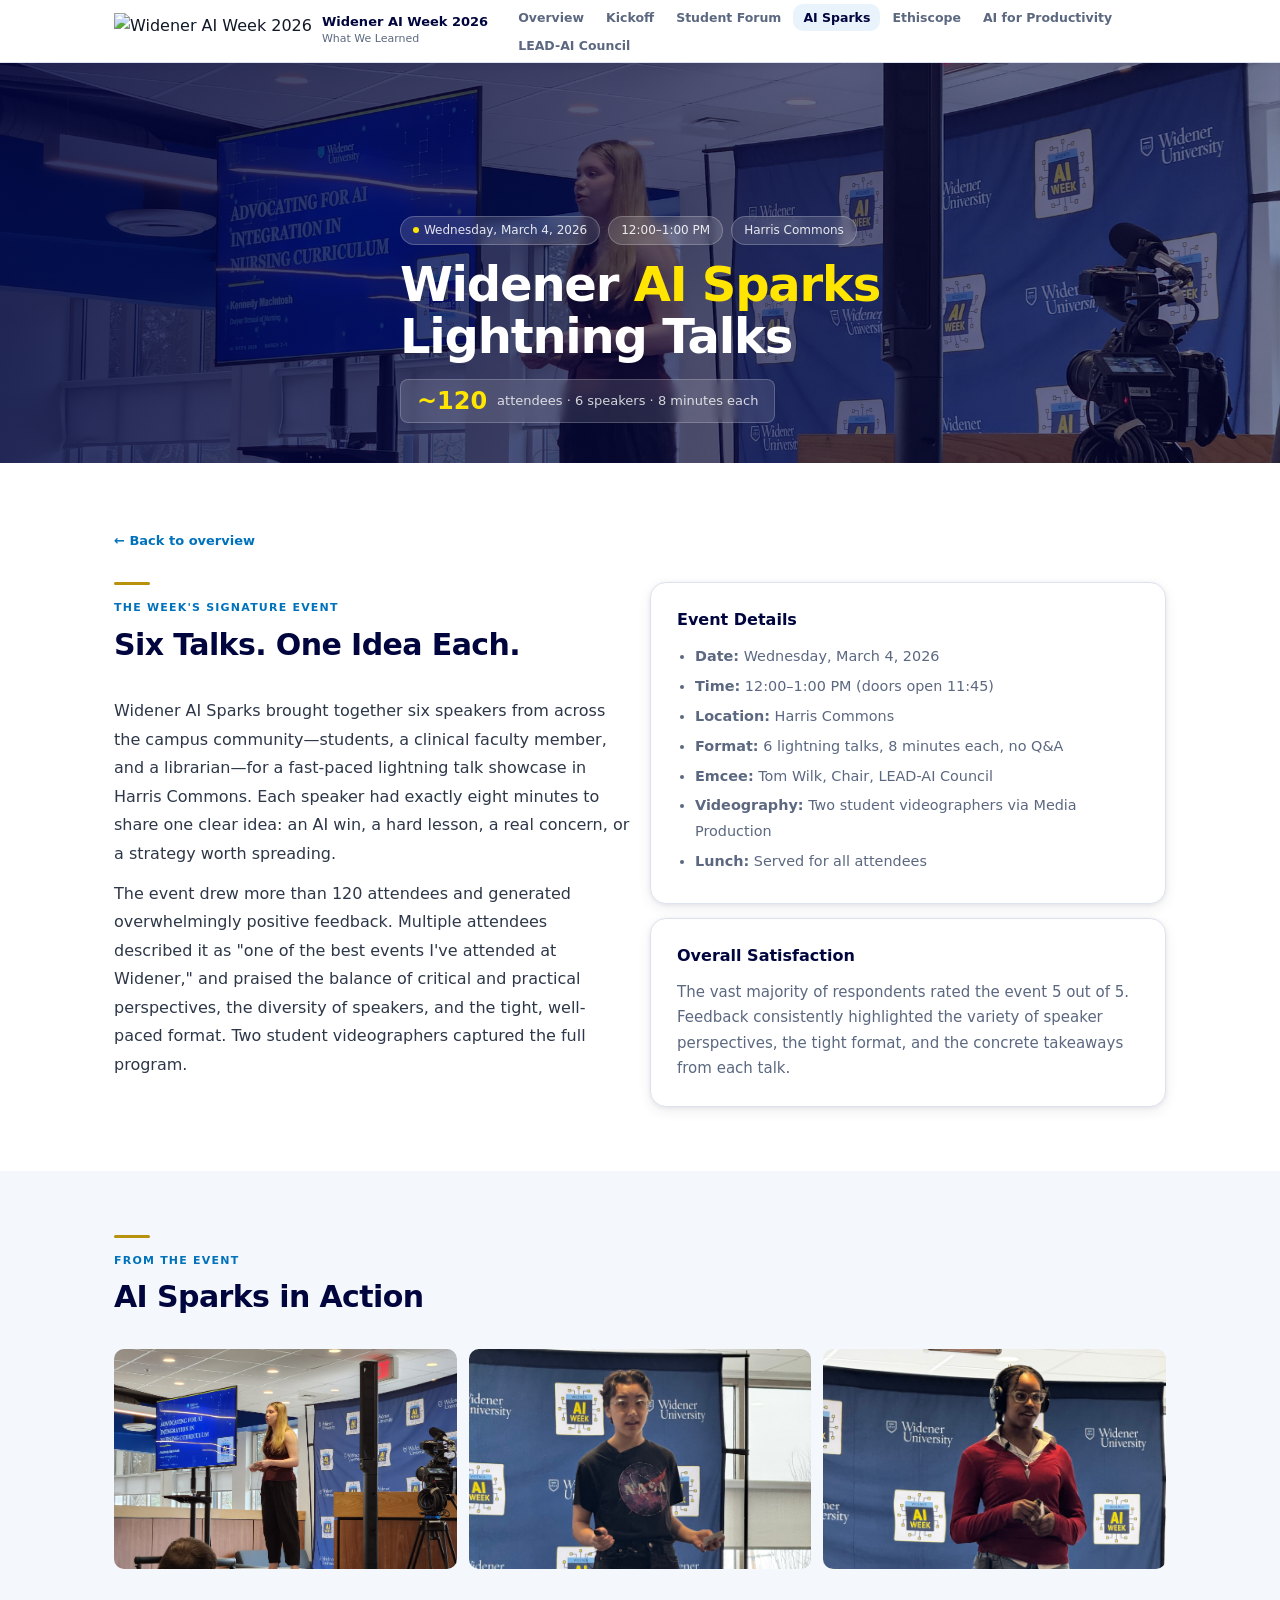
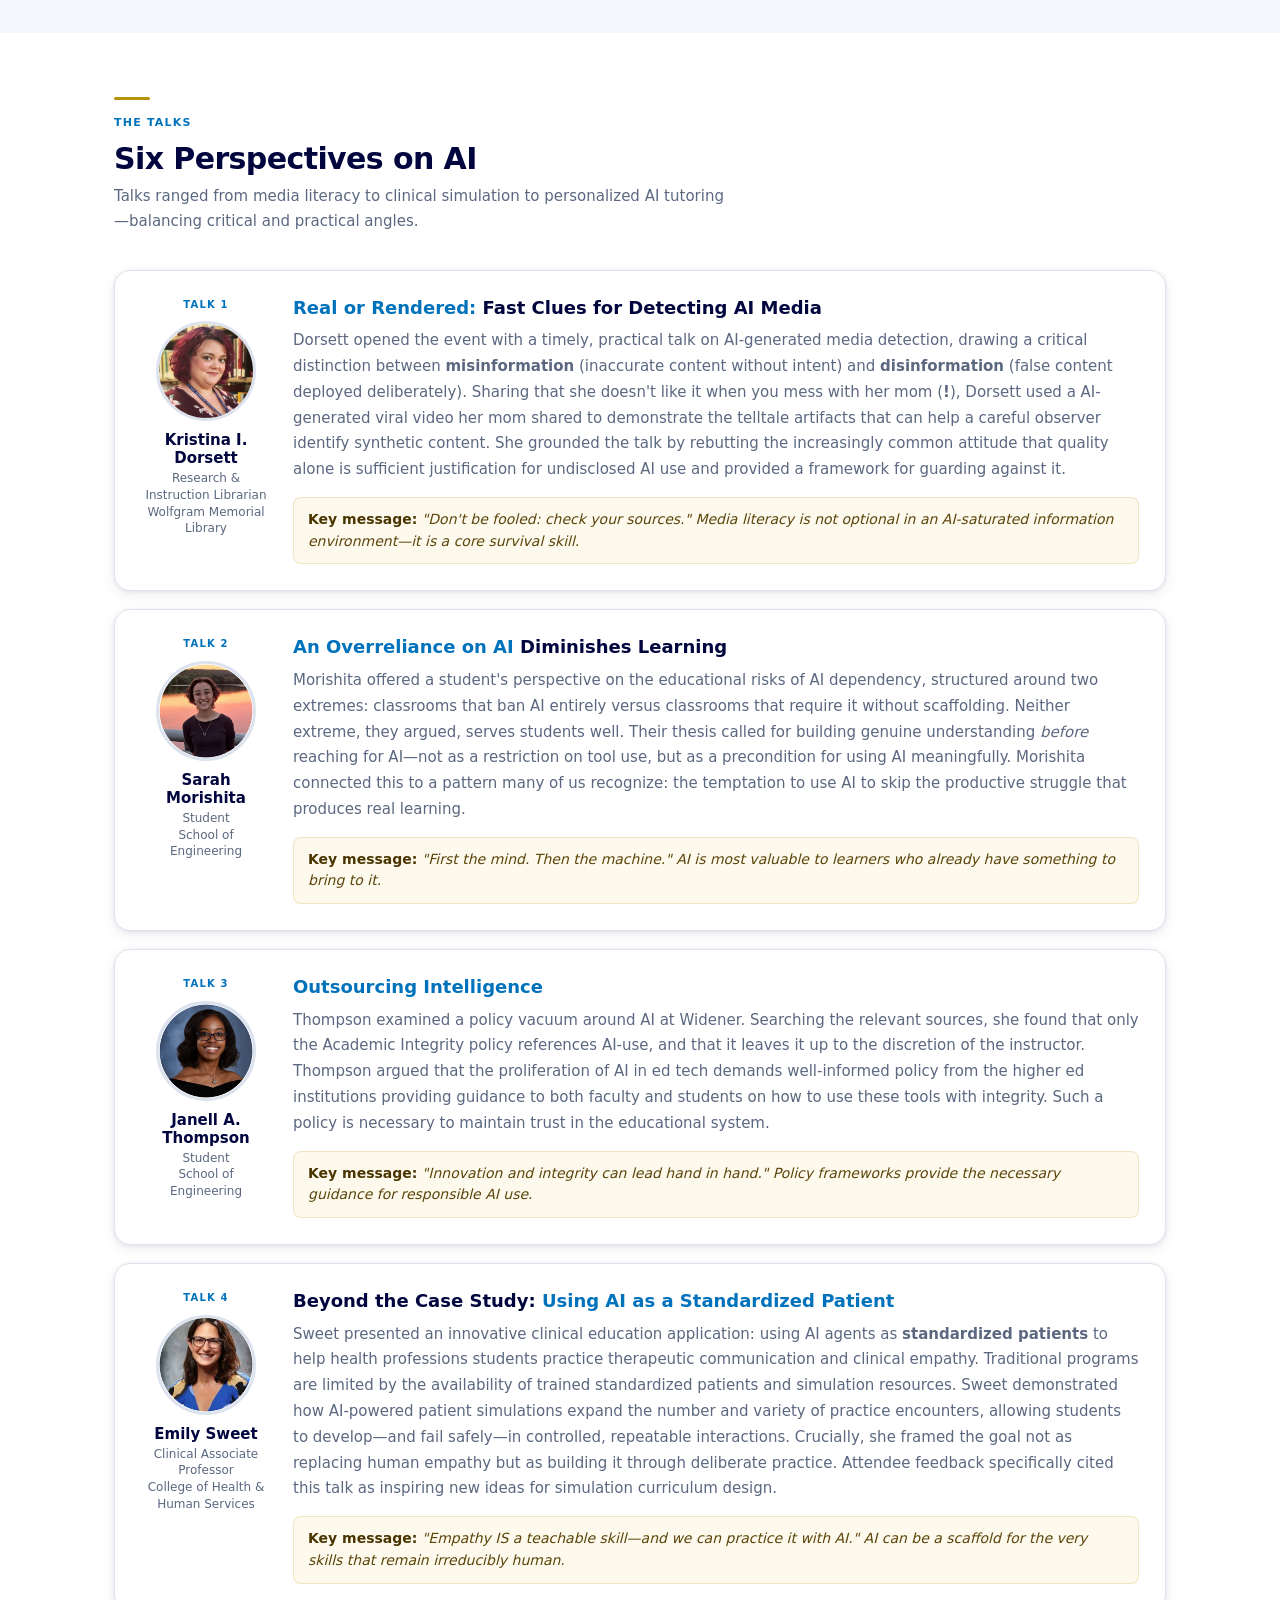
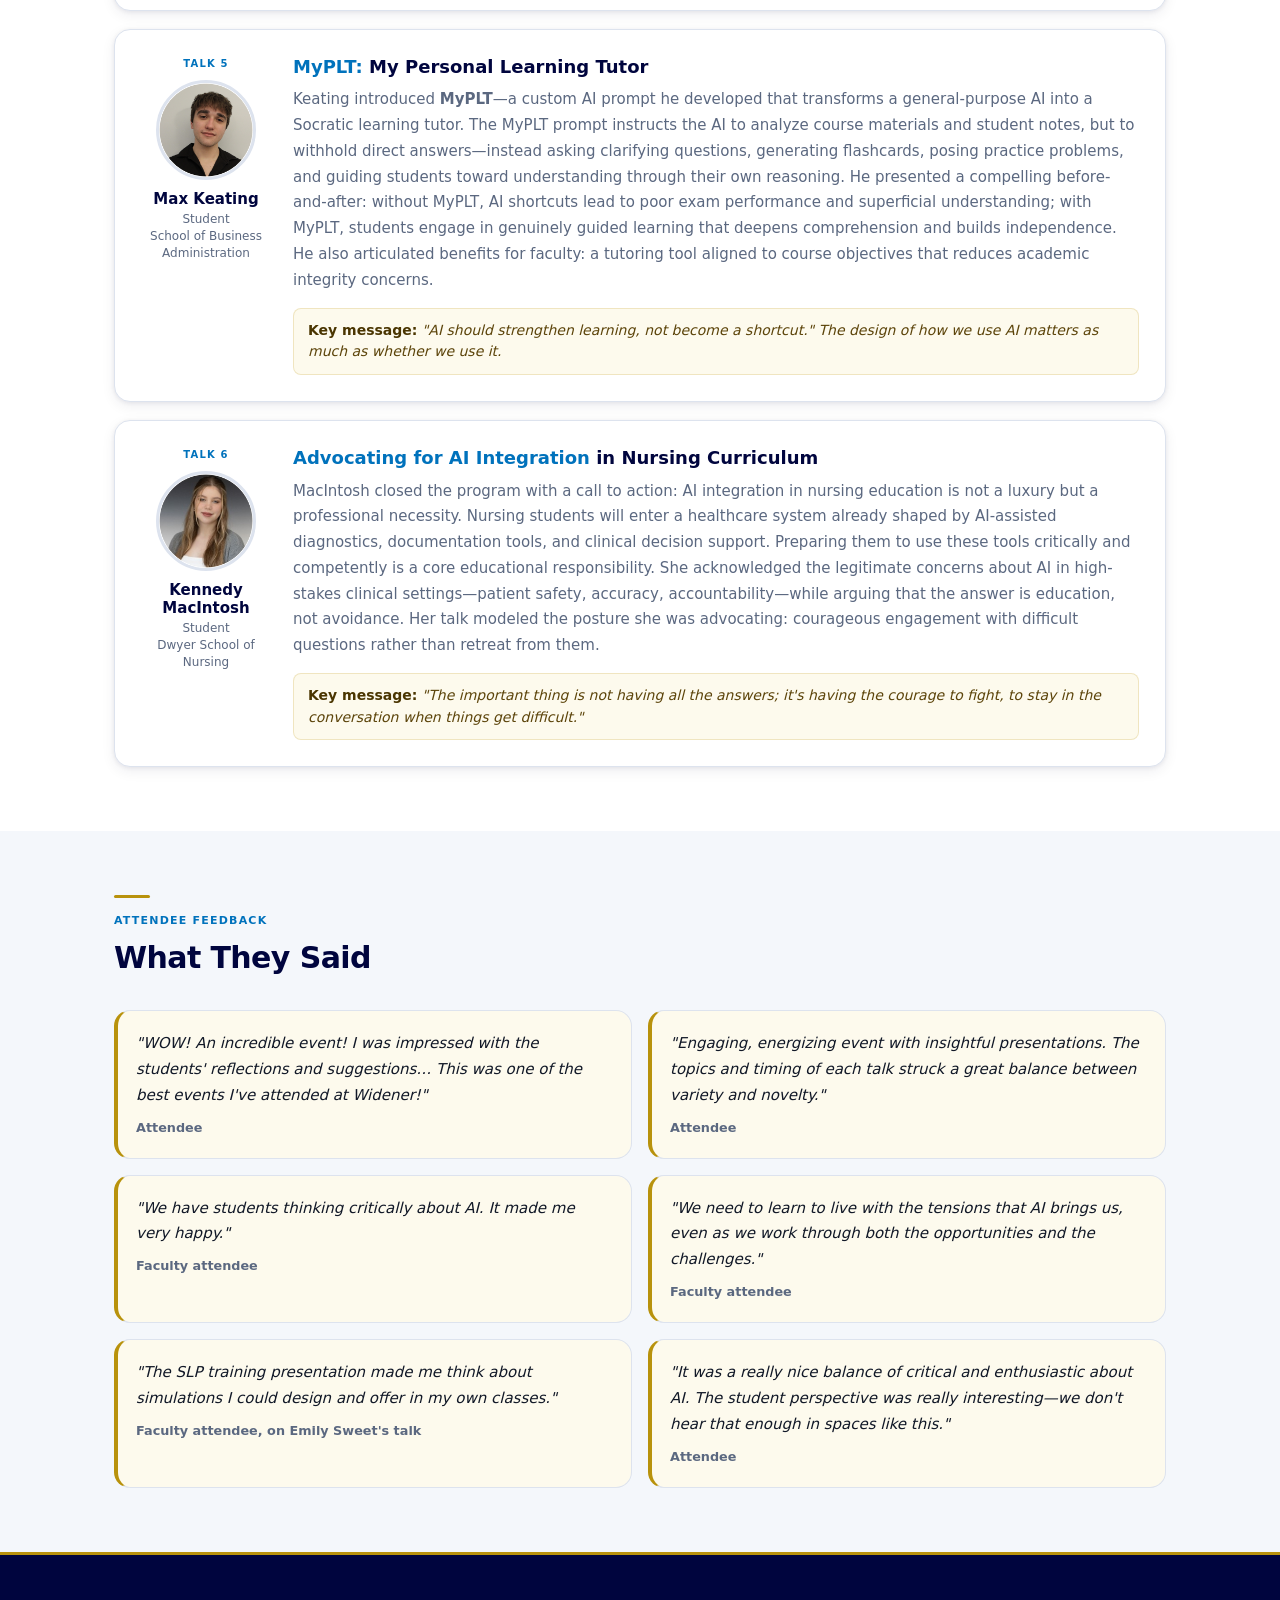
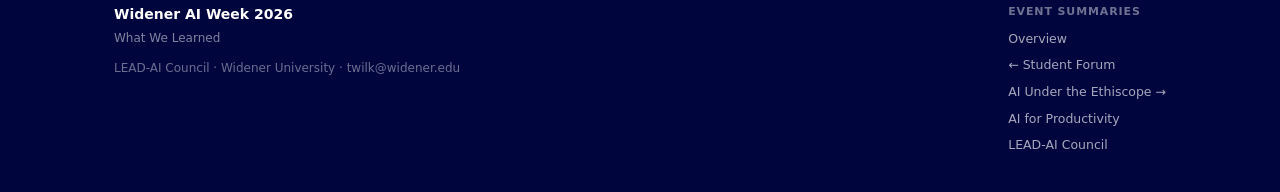
==== ai-sparks.html @ 33260a90 "Initial commit: Widener AI Week 2026 recap website Complete recap site for Widener AI Week 2026 (Mar" ====
<!DOCTYPE html>
<html lang="en">
<head>
  <meta charset="UTF-8"/>
  <meta name="viewport" content="width=device-width, initial-scale=1.0"/>
  <title>Widener AI Sparks | Widener AI Week 2026</title>
  <link rel="stylesheet" href="style.css"/>
</head>
<body>

<header class="site-header">
  <div class="wrap header-inner">
    <a class="logo-link" href="index.html">
      <img src="../images/AIWeek2026Logo.png" alt="Widener AI Week 2026"/>
      <div class="logo-text-block">
        <div class="site-title">Widener AI Week 2026</div>
        <div class="site-sub">What We Learned</div>
      </div>
    </a>
    <nav class="site-nav">
      <ul>
        <li><a href="index.html">Overview</a></li>
        <li><a href="kickoff.html">Kickoff</a></li>
        <li><a href="student-forum.html">Student Forum</a></li>
        <li><a href="ai-sparks.html" class="active">AI Sparks</a></li>
        <li><a href="ethiscope.html">Ethiscope</a></li>
        <li><a href="productivity.html">AI for Productivity</a></li>
        <li><a href="lead-ai.html">LEAD-AI Council</a></li>
      </ul>
    </nav>
  </div>
</header>

<!-- HERO -->
<div class="page-hero">
  <img class="page-hero-img" src="photos/sparks-hero.jpg" alt="Widener AI Sparks"/>
  <div class="page-hero-overlay"></div>
  <div class="page-hero-content">
    <div class="wrap">
      <div class="hero-chips">
        <span class="hero-chip"><span class="dot"></span>Wednesday, March 4, 2026</span>
        <span class="hero-chip">12:00–1:00 PM</span>
        <span class="hero-chip">Harris Commons</span>
      </div>
      <h1>Widener <span class="gold">AI Sparks</span><br/>Lightning Talks</h1>
      <div class="hero-att">
        <span class="num">~120</span>
        <span class="label">attendees · 6 speakers · 8 minutes each</span>
      </div>
    </div>
  </div>
</div>

<!-- ABOUT -->
<section>
  <div class="wrap">
    <a class="back-link" href="index.html">← Back to overview</a>
    <div style="height: 28px;"></div>
    <div class="two-col">
      <div>
        <div class="sh">
          <div class="gold-rule"></div>
          <span class="sh-label">The Week's Signature Event</span>
          <h2>Six Talks. One Idea Each.</h2>
        </div>
        <p style="font-size: 1rem; line-height: 1.78; color: #2D3748;">
          Widener AI Sparks brought together six speakers from across the campus community—students,
          a clinical faculty member, and a librarian—for a fast-paced lightning talk showcase in
          Harris Commons. Each speaker had exactly eight minutes to share one clear idea: an AI win,
          a hard lesson, a real concern, or a strategy worth spreading.
        </p>
        <p style="font-size: 1rem; line-height: 1.78; color: #2D3748; margin-top: 12px;">
          The event drew more than 120 attendees and generated overwhelmingly positive feedback.
          Multiple attendees described it as "one of the best events I've attended at Widener,"
          and praised the balance of critical and practical perspectives, the diversity of speakers,
          and the tight, well-paced format. Two student videographers captured the full program.
        </p>
      </div>
      <div>
        <div class="panel">
          <h4>Event Details</h4>
          <ul>
            <li><strong>Date:</strong> Wednesday, March 4, 2026</li>
            <li><strong>Time:</strong> 12:00–1:00 PM (doors open 11:45)</li>
            <li><strong>Location:</strong> Harris Commons</li>
            <li><strong>Format:</strong> 6 lightning talks, 8 minutes each, no Q&amp;A</li>
            <li><strong>Emcee:</strong> Tom Wilk, Chair, LEAD-AI Council</li>
            <li><strong>Videography:</strong> Two student videographers via Media Production</li>
            <li><strong>Lunch:</strong> Served for all attendees</li>
          </ul>
        </div>
        <div style="margin-top: 14px;" class="panel" style="background: var(--bg-alt);">
          <h4>Overall Satisfaction</h4>
          <p>The vast majority of respondents rated the event 5 out of 5. Feedback consistently highlighted the variety of speaker perspectives, the tight format, and the concrete takeaways from each talk.</p>
        </div>
      </div>
    </div>
  </div>
</section>

<!-- EVENT PHOTOS -->
<section class="section-alt">
  <div class="wrap">
    <div class="sh">
      <div class="gold-rule"></div>
      <span class="sh-label">From the Event</span>
      <h2>AI Sparks in Action</h2>
    </div>
    <div style="display: grid; grid-template-columns: 1fr 1fr 1fr; gap: 12px;">
      <img src="photos/sparks-hero.jpg" alt="Kennedy MacIntosh presenting at AI Sparks" style="border-radius: var(--radius); height: 220px; width: 100%; object-fit: cover; object-position: center top;"/>
      <img src="photos/sparks-3.jpg" alt="Student speaker at AI Sparks" style="border-radius: var(--radius); height: 220px; width: 100%; object-fit: cover; object-position: center top;"/>
      <img src="photos/sparks-4.jpg" alt="AI Sparks speaker at step-and-repeat" style="border-radius: var(--radius); height: 220px; width: 100%; object-fit: cover; object-position: center top;"/>
    </div>
  </div>
</section>

<!-- SPEAKERS -->
<section>
  <div class="wrap">
    <div class="sh">
      <div class="gold-rule"></div>
      <span class="sh-label">The Talks</span>
      <h2>Six Perspectives on AI</h2>
      <p>Talks ranged from media literacy to clinical simulation to personalized AI tutoring—balancing critical and practical angles.</p>
    </div>
    <div class="speaker-list">

      <div class="spk-card">
        <div class="spk-left">
          <div class="spk-talk-num">Talk 1</div>
          <img class="spk-photo" src="photos/Dorsett.jpg" alt="Kristina Dorsett"/>
          <div class="spk-name">Kristina I. Dorsett</div>
          <div class="spk-role">Research &amp; Instruction Librarian<br/>Wolfgram Memorial Library</div>
        </div>
        <div class="spk-body">
          <div class="spk-title"><em>Real or Rendered:</em> Fast Clues for Detecting AI Media</div>
          <p>Dorsett opened the event with a timely, practical talk on AI-generated media detection, drawing a critical distinction between <strong>misinformation</strong> (inaccurate content without intent) and <strong>disinformation</strong> (false content deployed deliberately). Sharing that she doesn't like it when you mess with her mom (<strong>!</strong>), Dorsett used a AI-generated viral video her mom shared to demonstrate the telltale artifacts that can help a careful observer identify synthetic content. She grounded the talk by rebutting the increasingly common attitude that quality alone is sufficient justification for undisclosed AI use and provided a framework for guarding against it.</p>          <div class="key-msg"><strong>Key message:</strong> "Don't be fooled: check your sources." Media literacy is not optional in an AI-saturated information environment—it is a core survival skill.</div>
        </div>
      </div>

      <div class="spk-card">
        <div class="spk-left">
          <div class="spk-talk-num">Talk 2</div>
          <img class="spk-photo" src="photos/Morishita.png" alt="Sarah Morishita"/>
          <div class="spk-name">Sarah Morishita</div>
          <div class="spk-role">Student<br/>School of Engineering</div>
        </div>
        <div class="spk-body">
          <div class="spk-title"><em>An Overreliance on AI</em> Diminishes Learning</div>
          <p>Morishita offered a student's perspective on the educational risks of AI dependency, structured around two extremes: classrooms that ban AI entirely versus classrooms that require it without scaffolding. Neither extreme, they argued, serves students well. Their thesis called for building genuine understanding <em>before</em> reaching for AI—not as a restriction on tool use, but as a precondition for using AI meaningfully. Morishita connected this to a pattern many of us recognize: the temptation to use AI to skip the productive struggle that produces real learning.</p>
                    <div class="key-msg"><strong>Key message:</strong> "First the mind. Then the machine." AI is most valuable to learners who already have something to bring to it.</div>
        </div>
      </div>

      <div class="spk-card">
        <div class="spk-left">
          <div class="spk-talk-num">Talk 3</div>
          <img class="spk-photo" src="photos/Thompson.png" alt="Janell Thompson"/>
          <div class="spk-name">Janell A. Thompson</div>
          <div class="spk-role">Student<br/>School of Engineering</div>
        </div>
        <div class="spk-body">
          <div class="spk-title"><em>Outsourcing Intelligence</em></div>
          <p>Thompson examined a policy vacuum around AI at Widener. Searching the relevant sources, she found that only the Academic Integrity policy references AI-use, and that it leaves it up to the discretion of the instructor. Thompson argued that the proliferation of AI in ed tech demands well-informed policy from the higher ed institutions providing guidance to both faculty and students on how to use these tools with integrity. Such a policy is necessary to maintain trust in the educational system.</p>
          <div class="key-msg"><strong>Key message:</strong> "Innovation and integrity can lead hand in hand." Policy frameworks provide the necessary guidance for responsible AI use.</div>
        </div>
      </div>

      <div class="spk-card">
        <div class="spk-left">
          <div class="spk-talk-num">Talk 4</div>
          <img class="spk-photo" src="photos/Sweet.png" alt="Emily Sweet"/>
          <div class="spk-name">Emily Sweet</div>
          <div class="spk-role">Clinical Associate Professor<br/>College of Health &amp; Human Services</div>
        </div>
        <div class="spk-body">
          <div class="spk-title">Beyond the Case Study: <em>Using AI as a Standardized Patient</em></div>
          <p>Sweet presented an innovative clinical education application: using AI agents as <strong>standardized patients</strong> to help health professions students practice therapeutic communication and clinical empathy. Traditional programs are limited by the availability of trained standardized patients and simulation resources. Sweet demonstrated how AI-powered patient simulations expand the number and variety of practice encounters, allowing students to develop—and fail safely—in controlled, repeatable interactions. Crucially, she framed the goal not as replacing human empathy but as building it through deliberate practice. Attendee feedback specifically cited this talk as inspiring new ideas for simulation curriculum design.</p>
          <div class="key-msg"><strong>Key message:</strong> "Empathy IS a teachable skill—and we can practice it with AI." AI can be a scaffold for the very skills that remain irreducibly human.</div>
        </div>
      </div>

      <div class="spk-card">
        <div class="spk-left">
          <div class="spk-talk-num">Talk 5</div>
          <img class="spk-photo" src="photos/Keating.png" alt="Max Keating"/>
          <div class="spk-name">Max Keating</div>
          <div class="spk-role">Student<br/>School of Business Administration</div>
        </div>
        <div class="spk-body">
          <div class="spk-title"><em>MyPLT:</em> My Personal Learning Tutor</div>
          <p>Keating introduced <strong>MyPLT</strong>—a custom AI prompt he developed that transforms a general-purpose AI into a Socratic learning tutor. The MyPLT prompt instructs the AI to analyze course materials and student notes, but to withhold direct answers—instead asking clarifying questions, generating flashcards, posing practice problems, and guiding students toward understanding through their own reasoning. He presented a compelling before-and-after: without MyPLT, AI shortcuts lead to poor exam performance and superficial understanding; with MyPLT, students engage in genuinely guided learning that deepens comprehension and builds independence. He also articulated benefits for faculty: a tutoring tool aligned to course objectives that reduces academic integrity concerns.</p>
          <div class="key-msg"><strong>Key message:</strong> "AI should strengthen learning, not become a shortcut." The design of how we use AI matters as much as whether we use it.</div>
        </div>
      </div>

      <div class="spk-card">
        <div class="spk-left">
          <div class="spk-talk-num">Talk 6</div>
          <img class="spk-photo" src="photos/MacIntosh.png" alt="Kennedy MacIntosh"/>
          <div class="spk-name">Kennedy MacIntosh</div>
          <div class="spk-role">Student<br/>Dwyer School of Nursing</div>
        </div>
        <div class="spk-body">
          <div class="spk-title"><em>Advocating for AI Integration</em> in Nursing Curriculum</div>
          <p>MacIntosh closed the program with a call to action: AI integration in nursing education is not a luxury but a professional necessity. Nursing students will enter a healthcare system already shaped by AI-assisted diagnostics, documentation tools, and clinical decision support. Preparing them to use these tools critically and competently is a core educational responsibility. She acknowledged the legitimate concerns about AI in high-stakes clinical settings—patient safety, accuracy, accountability—while arguing that the answer is education, not avoidance. Her talk modeled the posture she was advocating: courageous engagement with difficult questions rather than retreat from them.</p>
          <div class="key-msg"><strong>Key message:</strong> "The important thing is not having all the answers; it's having the courage to fight, to stay in the conversation when things get difficult."</div>
        </div>
      </div>

    </div>
  </div>
</section>

<!-- FEEDBACK -->
<section class="section-alt">
  <div class="wrap">
    <div class="sh">
      <div class="gold-rule"></div>
      <span class="sh-label">Attendee Feedback</span>
      <h2>What They Said</h2>
    </div>
    <div class="quotes-grid">
      <div class="qcard">
        <blockquote>"WOW! An incredible event! I was impressed with the students' reflections and suggestions… This was one of the best events I've attended at Widener!"</blockquote>
        <div class="attr">Attendee</div>
      </div>
      <div class="qcard">
        <blockquote>"Engaging, energizing event with insightful presentations. The topics and timing of each talk struck a great balance between variety and novelty."</blockquote>
        <div class="attr">Attendee</div>
      </div>
      <div class="qcard">
        <blockquote>"We have students thinking critically about AI. It made me very happy."</blockquote>
        <div class="attr">Faculty attendee</div>
      </div>
      <div class="qcard">
        <blockquote>"We need to learn to live with the tensions that AI brings us, even as we work through both the opportunities and the challenges."</blockquote>
        <div class="attr">Faculty attendee</div>
      </div>
      <div class="qcard">
        <blockquote>"The SLP training presentation made me think about simulations I could design and offer in my own classes."</blockquote>
        <div class="attr">Faculty attendee, on Emily Sweet's talk</div>
      </div>
      <div class="qcard">
        <blockquote>"It was a really nice balance of critical and enthusiastic about AI. The student perspective was really interesting—we don't hear that enough in spaces like this."</blockquote>
        <div class="attr">Attendee</div>
      </div>
    </div>
  </div>
</section>

<footer class="site-footer">
  <div class="wrap footer-inner">
    <div class="footer-brand">
      <div class="title">Widener AI Week 2026</div>
      <div class="sub">What We Learned</div>
      <div class="footer-fine">LEAD-AI Council · Widener University · twilk@widener.edu</div>
    </div>
    <nav class="footer-nav">
      <strong>Event Summaries</strong>
      <a href="index.html">Overview</a>
      <a href="student-forum.html">← Student Forum</a>
      <a href="ethiscope.html">AI Under the Ethiscope →</a>
      <a href="productivity.html">AI for Productivity</a>
      <a href="lead-ai.html">LEAD-AI Council</a>
    </nav>
  </div>
</footer>

</body>
</html>
---- style.css ----
/* ============================================================
   Widener AI Week 2026 — Year in Review
   Shared stylesheet
   ============================================================ */

:root {
  --navy:      #00053E;
  --blue:      #0072BC;
  --blue-light:#E8F3FB;
  --gold:      #B8920C;
  --gold-pale: #FDFAED;
  --text:      #111827;
  --muted:     #5B6880;
  --border:    #DDE3EE;
  --bg:        #FFFFFF;
  --bg-alt:    #F4F7FB;
  --bg-navy:   #00053E;
  --radius:    10px;
  --radius-lg: 16px;
  --shadow-xs: 0 1px 2px rgba(0,5,62,.06);
  --shadow-sm: 0 1px 4px rgba(0,5,62,.07), 0 4px 14px rgba(0,5,62,.07);
  --shadow:    0 2px 8px rgba(0,5,62,.08), 0 10px 28px rgba(0,5,62,.10);
  --sans:      ui-sans-serif, system-ui, -apple-system, "Segoe UI", Roboto,
               Helvetica, Arial, sans-serif;
}

/* === RESET === */
*, *::before, *::after { box-sizing: border-box; margin: 0; padding: 0; }
html { font-size: 16px; -webkit-text-size-adjust: 100%; scroll-behavior: smooth; }
body { font-family: var(--sans); color: var(--text); background: var(--bg); line-height: 1.65; }
img { display: block; max-width: 100%; }
a { color: inherit; text-decoration: none; }

/* === LAYOUT === */
.wrap { max-width: 1100px; margin: 0 auto; padding: 0 24px; }
section { padding: 64px 0; }
.section-alt { background: var(--bg-alt); }

/* === SECTION HEADERS === */
.sh { margin-bottom: 36px; }
.sh-label {
  display: block;
  font-size: 11px; font-weight: 700;
  letter-spacing: .11em; text-transform: uppercase;
  color: var(--blue); margin-bottom: 10px;
}
.sh h2, .sh h3 {
  font-size: 1.875rem; font-weight: 800;
  letter-spacing: -.02em; color: var(--navy);
  line-height: 1.12; margin-bottom: 8px;
}
.sh h3 { font-size: 1.5rem; }
.sh p { font-size: .9375rem; color: var(--muted); max-width: 64ch; }
.gold-rule { width: 36px; height: 3px; background: var(--gold); border-radius: 2px; margin-bottom: 14px; }

/* === SITE HEADER === */
.site-header {
  position: sticky; top: 0; z-index: 200;
  background: white;
  border-bottom: 1px solid var(--border);
  box-shadow: 0 1px 8px rgba(0,5,62,.06);
}
.header-inner {
  display: flex; align-items: center;
  justify-content: space-between; gap: 20px;
  height: 62px;
}
.logo-link { display: flex; align-items: center; gap: 10px; flex-shrink: 0; }
.logo-link img { height: 36px; width: auto; }
.logo-text-block .site-title { font-size: 13px; font-weight: 800; color: var(--navy); line-height: 1.2; }
.logo-text-block .site-sub { font-size: 11px; color: var(--muted); }

.site-nav ul { list-style: none; display: flex; gap: 2px; flex-wrap: wrap; }
.site-nav a {
  font-size: 12.5px; font-weight: 600; color: var(--muted);
  padding: 6px 10px; border-radius: var(--radius);
  transition: color .15s, background .15s;
  white-space: nowrap;
}
.site-nav a:hover { color: var(--navy); background: var(--bg-alt); }
.site-nav a.active { color: var(--navy); background: var(--blue-light); }

/* === INDEX HERO === */
.index-hero {
  background: var(--navy);
  padding: 56px 0 60px;
  position: relative;
  overflow: hidden;
}
.index-hero::before {
  content: '';
  position: absolute; inset: 0;
  background: radial-gradient(900px 500px at 80% 50%, rgba(0,114,188,.22), transparent 70%);
  pointer-events: none;
}
.index-hero-inner {
  display: grid;
  grid-template-columns: 1fr auto;
  gap: 32px; align-items: center;
  position: relative;
}
.index-hero-logo { height: 120px; width: auto; opacity: .92; }
.hero-eyebrow-label {
  display: inline-block;
  font-size: 11px; font-weight: 700; letter-spacing: .12em;
  text-transform: uppercase; color: rgba(255,255,255,.55);
  margin-bottom: 12px;
}
.index-hero h1 {
  font-size: clamp(2rem, 4.2vw, 3.25rem);
  font-weight: 900; color: white;
  letter-spacing: -.03em; line-height: 1.05;
  margin-bottom: 14px;
}
.index-hero h1 .gold { color: #FFE500; }
.index-hero .lead {
  font-size: 1.0625rem; color: rgba(255,255,255,.72);
  max-width: 58ch; line-height: 1.7;
}

/* === PAGE HERO (event pages) === */
.page-hero {
  position: relative; height: 400px; overflow: hidden;
  background: var(--navy);
}
.page-hero-img {
  position: absolute; inset: 0;
  width: 100%; height: 100%;
  object-fit: cover; object-position: center 30%;
}
.page-hero-overlay {
  position: absolute; inset: 0;
  background: linear-gradient(
    to right,
    rgba(0,5,62,.82) 0%,
    rgba(0,5,62,.65) 50%,
    rgba(0,5,62,.45) 100%
  );
}
.page-hero-content {
  position: absolute; inset: 0;
  display: flex; flex-direction: column;
  justify-content: flex-end;
  padding-bottom: 40px;
}
.hero-chips { display: flex; gap: 8px; flex-wrap: wrap; margin-bottom: 14px; }
.hero-chip {
  display: inline-flex; align-items: center; gap: 5px;
  padding: 4px 12px; border-radius: 999px;
  background: rgba(255,255,255,.14);
  border: 1px solid rgba(255,255,255,.22);
  font-size: 12px; color: rgba(255,255,255,.88);
  backdrop-filter: blur(4px);
}
.hero-chip .dot { width: 6px; height: 6px; border-radius: 50%; background: #FFE500; flex-shrink: 0; }
.page-hero h1 {
  font-size: clamp(1.875rem, 3.8vw, 3rem);
  font-weight: 900; color: white;
  letter-spacing: -.025em; line-height: 1.08;
  max-width: 22ch;
}
.page-hero h1 .gold { color: #FFE500; }
.hero-att {
  margin-top: 16px;
  display: inline-flex; align-items: center; gap: 10px;
  padding: 9px 16px; border-radius: 8px;
  background: rgba(255,255,255,.12);
  border: 1px solid rgba(255,255,255,.20);
  backdrop-filter: blur(4px);
}
.hero-att .num { font-size: 1.5rem; font-weight: 900; color: #FFE500; line-height: 1; }
.hero-att .label { font-size: .8125rem; color: rgba(255,255,255,.80); line-height: 1.3; }

/* === STAT STRIP === */
.stat-strip { display: grid; grid-template-columns: repeat(4,1fr); gap: 16px; }
.stat-box {
  padding: 22px 24px;
  border-radius: var(--radius-lg);
  border: 1px solid var(--border);
  background: white;
  box-shadow: var(--shadow-sm);
}
.stat-box .num { font-size: 2.375rem; font-weight: 900; color: var(--navy); line-height: 1; }
.stat-box .num.blue { color: var(--blue); }
.stat-box .lbl { font-size: .8125rem; color: var(--muted); margin-top: 6px; line-height: 1.45; }

/* === EVENT CARDS (landing) === */
.events-grid { display: grid; grid-template-columns: repeat(3,1fr); gap: 20px; }
.event-card {
  border-radius: var(--radius-lg); border: 1px solid var(--border);
  background: white; overflow: hidden;
  box-shadow: var(--shadow-sm);
  display: flex; flex-direction: column;
  transition: box-shadow .2s, transform .18s;
}
.event-card:hover { box-shadow: var(--shadow); transform: translateY(-3px); }
.event-card-img { height: 180px; overflow: hidden; flex-shrink: 0; }
.event-card-img img { width: 100%; height: 100%; object-fit: cover; transition: transform .4s; }
.event-card:hover .event-card-img img { transform: scale(1.04); }
.event-card-body { padding: 18px 20px; flex: 1; display: flex; flex-direction: column; }
.ev-date { font-size: 11px; font-weight: 700; letter-spacing: .08em; text-transform: uppercase; color: var(--blue); margin-bottom: 6px; }
.event-card-body h3 { font-size: 1rem; font-weight: 700; color: var(--navy); margin-bottom: 8px; line-height: 1.3; }
.event-card-body p { font-size: .875rem; color: var(--muted); line-height: 1.6; flex: 1; }
.ev-att { margin-top: 12px; font-size: .8125rem; font-weight: 700; color: var(--navy); }
.event-card-cta {
  padding: 11px 20px; border-top: 1px solid var(--border);
  background: var(--bg-alt);
  font-size: .8125rem; font-weight: 700; color: var(--blue);
}

/* === CONTENT PANELS === */
.two-col { display: grid; grid-template-columns: 1fr 1fr; gap: 20px; align-items: start; }
.three-col { display: grid; grid-template-columns: repeat(3,1fr); gap: 20px; }
.panel {
  padding: 24px 26px; border-radius: var(--radius-lg);
  border: 1px solid var(--border); background: white;
  box-shadow: var(--shadow-sm);
}
.panel h4 { font-size: 1rem; font-weight: 700; color: var(--navy); margin-bottom: 10px; }
.panel p { font-size: .9375rem; color: var(--muted); line-height: 1.7; }
.panel ul { padding-left: 18px; font-size: .9rem; color: var(--muted); line-height: 1.8; }
.panel li { margin-bottom: 4px; }
.panel ol { padding-left: 18px; font-size: .9rem; color: var(--muted); line-height: 1.8; }
.panel ol li { margin-bottom: 6px; }
.navy-panel { background: var(--navy); border-color: var(--navy); }
.navy-panel h4 { color: #FFE500; }
.navy-panel p, .navy-panel ul, .navy-panel li { color: rgba(255,255,255,.78); }

/* === QUOTE CARDS === */
.quotes-grid { display: grid; grid-template-columns: repeat(2,1fr); gap: 16px; }
.qcard {
  padding: 20px 22px 20px 18px;
  border-radius: var(--radius-lg);
  border: 1px solid var(--border);
  border-left: 4px solid var(--gold);
  background: var(--gold-pale);
}
.qcard blockquote { font-size: .9375rem; line-height: 1.72; font-style: italic; color: var(--text); }
.qcard .attr { margin-top: 8px; font-size: .8rem; color: var(--muted); font-style: normal; font-weight: 600; }

/* === THEME LIST (Student Forum) === */
.theme-list { display: grid; gap: 12px; }
.theme-item {
  display: grid; grid-template-columns: 36px 1fr; gap: 16px;
  padding: 18px 20px; border-radius: var(--radius-lg);
  border: 1px solid var(--border); background: white;
  box-shadow: var(--shadow-xs); align-items: flex-start;
}
.t-num {
  width: 32px; height: 32px; border-radius: 50%; flex-shrink: 0;
  background: var(--navy); color: white;
  display: flex; align-items: center; justify-content: center;
  font-size: .75rem; font-weight: 800;
}
.t-title { font-size: .9375rem; font-weight: 700; color: var(--navy); margin-bottom: 3px; }
.t-breadth { font-size: .75rem; font-weight: 700; color: var(--blue); margin-bottom: 6px; }
.t-text { font-size: .875rem; color: var(--muted); line-height: 1.67; }

/* === SPEAKER CARDS (AI Sparks) === */
.speaker-list { display: grid; gap: 18px; }
.spk-card {
  display: grid; grid-template-columns: 130px 1fr; gap: 22px;
  padding: 26px; border-radius: var(--radius-lg);
  border: 1px solid var(--border); background: white;
  box-shadow: var(--shadow-sm); align-items: flex-start;
}
.spk-left { text-align: center; }
.spk-talk-num {
  font-size: 10px; font-weight: 800; letter-spacing: .12em;
  text-transform: uppercase; color: var(--blue); margin-bottom: 8px;
}
.spk-photo {
  width: 100px; height: 100px; border-radius: 50%;
  object-fit: cover; border: 3px solid var(--border);
  margin: 0 auto 10px; display: block; background: var(--bg-alt);
}
.spk-photo-placeholder {
  width: 100px; height: 100px; border-radius: 50%;
  background: var(--bg-alt); border: 3px solid var(--border);
  margin: 0 auto 10px; display: flex; align-items: center;
  justify-content: center; font-size: 2rem;
}
.spk-name { font-size: .9375rem; font-weight: 800; color: var(--navy); line-height: 1.2; margin-bottom: 3px; }
.spk-role { font-size: .75rem; color: var(--muted); line-height: 1.4; }
.spk-title { font-size: 1.125rem; font-weight: 800; color: var(--navy); line-height: 1.2; margin-bottom: 10px; }
.spk-title em { color: var(--blue); font-style: normal; }
.spk-body p { font-size: .9375rem; color: var(--muted); line-height: 1.72; margin-bottom: 0; }
.key-msg {
  margin-top: 14px; padding: 11px 14px; border-radius: 8px;
  background: var(--gold-pale); border: 1px solid rgba(184,146,12,.20);
  font-size: .875rem; font-style: italic; color: #5C440A; line-height: 1.55;
}
.key-msg strong { font-style: normal; color: #4A3500; }

/* === POSTER CARDS (Ethiscope) === */
.poster-grid { display: grid; grid-template-columns: repeat(3,1fr); gap: 20px; }
.poster-card {
  border-radius: var(--radius-lg); border: 1px solid var(--border);
  background: white; overflow: hidden;
  box-shadow: var(--shadow-sm); display: flex; flex-direction: column;
}
.poster-thumb { height: 200px; overflow: hidden; flex-shrink: 0; background: var(--bg-alt); }
.poster-thumb img { width: 100%; height: 100%; object-fit: cover; object-position: top center; }
.poster-body { padding: 16px 18px; flex: 1; }
.p-num { font-size: 10px; font-weight: 800; letter-spacing: .1em; text-transform: uppercase; color: var(--blue); margin-bottom: 4px; }
.poster-body h4 { font-size: .9375rem; font-weight: 700; color: var(--navy); line-height: 1.28; margin-bottom: 5px; }
.p-authors { font-size: .8rem; color: var(--muted); font-style: italic; margin-bottom: 8px; }
.poster-body p { font-size: .8125rem; color: var(--muted); line-height: 1.62; margin-bottom: 8px; }
.p-question {
  font-size: .8rem; color: #4A5568; line-height: 1.5;
  padding: 8px 10px; border-radius: 6px;
  background: var(--bg-alt); border-left: 3px solid var(--gold);
  font-style: italic;
}
.p-docs { margin-top: 10px; font-size: .775rem; }
.p-docs a { color: var(--blue); text-decoration: none; font-weight: 600; }
.p-docs a:hover { text-decoration: underline; }
.p-docs span { color: var(--muted); margin: 0 5px; }

/* === TEAM CARDS (LEAD-AI) === */
.team-grid { display: grid; grid-template-columns: repeat(4,1fr); gap: 20px; }
.team-card {
  border-radius: var(--radius-lg); border: 1px solid var(--border);
  background: white; padding: 28px 20px 22px;
  text-align: center; box-shadow: var(--shadow-sm);
  transition: box-shadow .2s, transform .18s;
}
.team-card:hover { box-shadow: var(--shadow); transform: translateY(-3px); }
.team-photo {
  width: 104px; height: 104px; border-radius: 50%;
  object-fit: cover; object-position: center top;
  border: 3px solid var(--border);
  margin: 0 auto 14px; display: block;
}
.t-name { font-size: 1rem; font-weight: 800; color: var(--navy); margin-bottom: 5px; line-height: 1.2; }
.t-title { font-size: .8125rem; color: var(--muted); line-height: 1.45; margin-bottom: 10px; }
.t-link { font-size: .8125rem; font-weight: 700; color: var(--blue); }
.t-link:hover { text-decoration: underline; }

/* === BACK LINK === */
.btn-primary {
  display: inline-block;
  padding: 10px 24px;
  background: var(--navy);
  color: #fff;
  font-size: .9rem;
  font-weight: 700;
  border-radius: 6px;
  text-decoration: none;
  transition: background .15s;
}
.btn-primary:hover { background: #000a6b; color: #fff; }

.back-link {
  display: inline-flex; align-items: center; gap: 6px;
  font-size: .8125rem; font-weight: 700; color: var(--blue);
  padding-bottom: 2px; border-bottom: 1px solid transparent;
  transition: border-color .15s;
}
.back-link:hover { border-bottom-color: var(--blue); }

/* === CALLOUT BOX === */
.callout {
  padding: 28px 30px; border-radius: var(--radius-lg);
  border: 1px solid var(--border);
  background: linear-gradient(135deg, var(--bg-alt) 0%, white 100%);
  border-left: 4px solid var(--blue);
}
.callout h4 { font-size: 1rem; color: var(--navy); margin-bottom: 10px; }
.callout p { font-size: .9375rem; color: var(--muted); line-height: 1.72; }

/* === PHOTO GRID === */
.photo-row { display: grid; grid-template-columns: 1fr 1fr; gap: 12px; margin-top: 8px; }
.photo-row img { border-radius: var(--radius); object-fit: cover; height: 220px; width: 100%; }

/* === FOOTER === */
.site-footer {
  background: var(--navy); color: white;
  padding: 48px 0 36px;
  border-top: 3px solid var(--gold);
}
.footer-inner { display: flex; justify-content: space-between; gap: 28px; flex-wrap: wrap; align-items: flex-start; }
.footer-brand .title { font-size: 14px; font-weight: 800; margin-bottom: 3px; }
.footer-brand .sub { font-size: 12px; color: rgba(255,255,255,.50); }
.footer-fine { color: rgba(255,255,255,.42); font-size: 12px; margin-top: 10px; line-height: 1.6; }
.footer-nav { display: flex; flex-direction: column; gap: 6px; }
.footer-nav strong { font-size: 11px; color: rgba(255,255,255,.44); letter-spacing: .08em; text-transform: uppercase; margin-bottom: 2px; display: block; }
.footer-nav a { font-size: 12.5px; color: rgba(255,255,255,.65); transition: color .15s; }
.footer-nav a:hover { color: white; }

/* === RESPONSIVE === */
@media (max-width: 920px) {
  .stat-strip { grid-template-columns: repeat(2,1fr); }
  .events-grid { grid-template-columns: 1fr 1fr; }
  .poster-grid { grid-template-columns: 1fr 1fr; }
  .team-grid { grid-template-columns: repeat(2,1fr); }
  .two-col { grid-template-columns: 1fr; }
  .three-col { grid-template-columns: 1fr 1fr; }
  .spk-card { grid-template-columns: 1fr; }
  .spk-left { display: flex; align-items: center; gap: 14px; text-align: left; }
  .spk-photo, .spk-photo-placeholder { margin: 0; width: 72px; height: 72px; }
  .index-hero-inner { grid-template-columns: 1fr; }
  .index-hero-logo { display: none; }
  .page-hero { height: 340px; }
}
@media (max-width: 640px) {
  section { padding: 44px 0; }
  .events-grid { grid-template-columns: 1fr; }
  .poster-grid { grid-template-columns: 1fr; }
  .three-col { grid-template-columns: 1fr; }
  .quotes-grid { grid-template-columns: 1fr; }
  .site-nav { display: none; }
}
@media (prefers-reduced-motion: reduce) {
  *, *::before, *::after { transition: none !important; animation: none !important; }
  html { scroll-behavior: auto; }
}
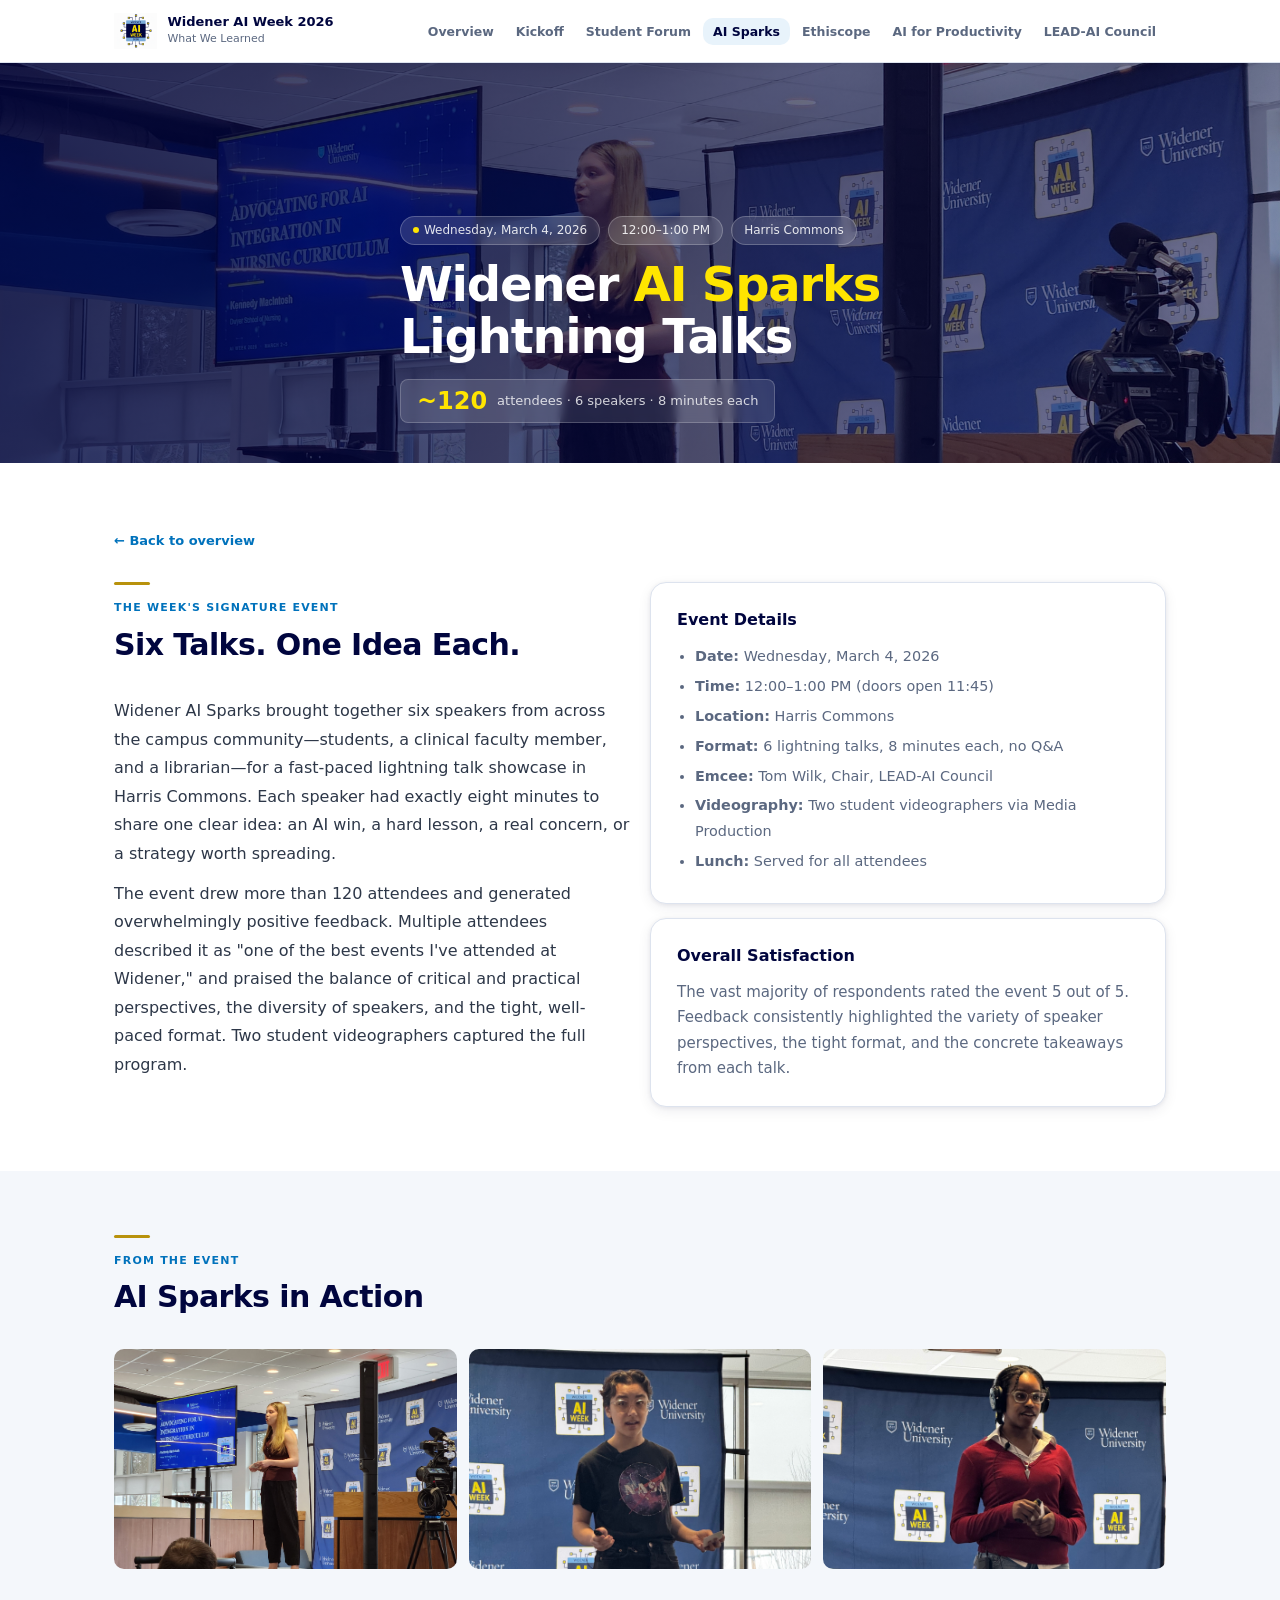
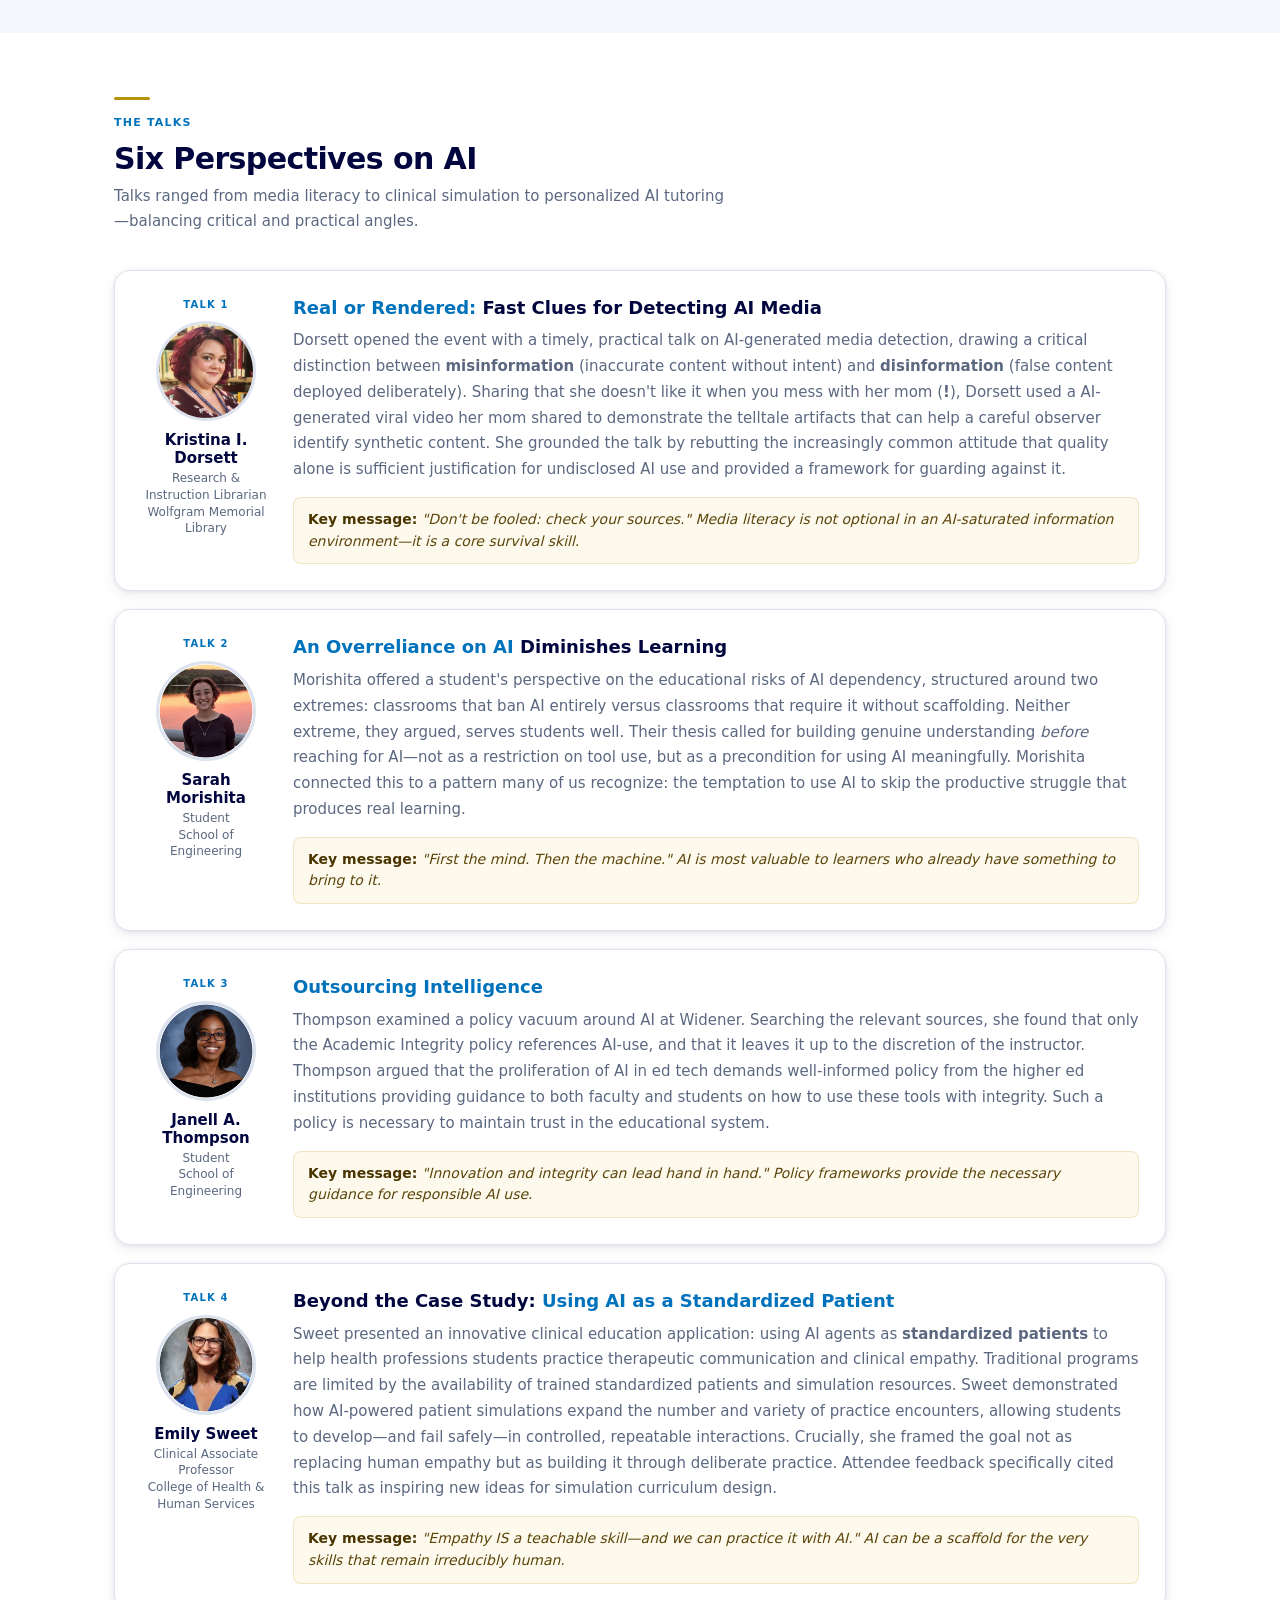
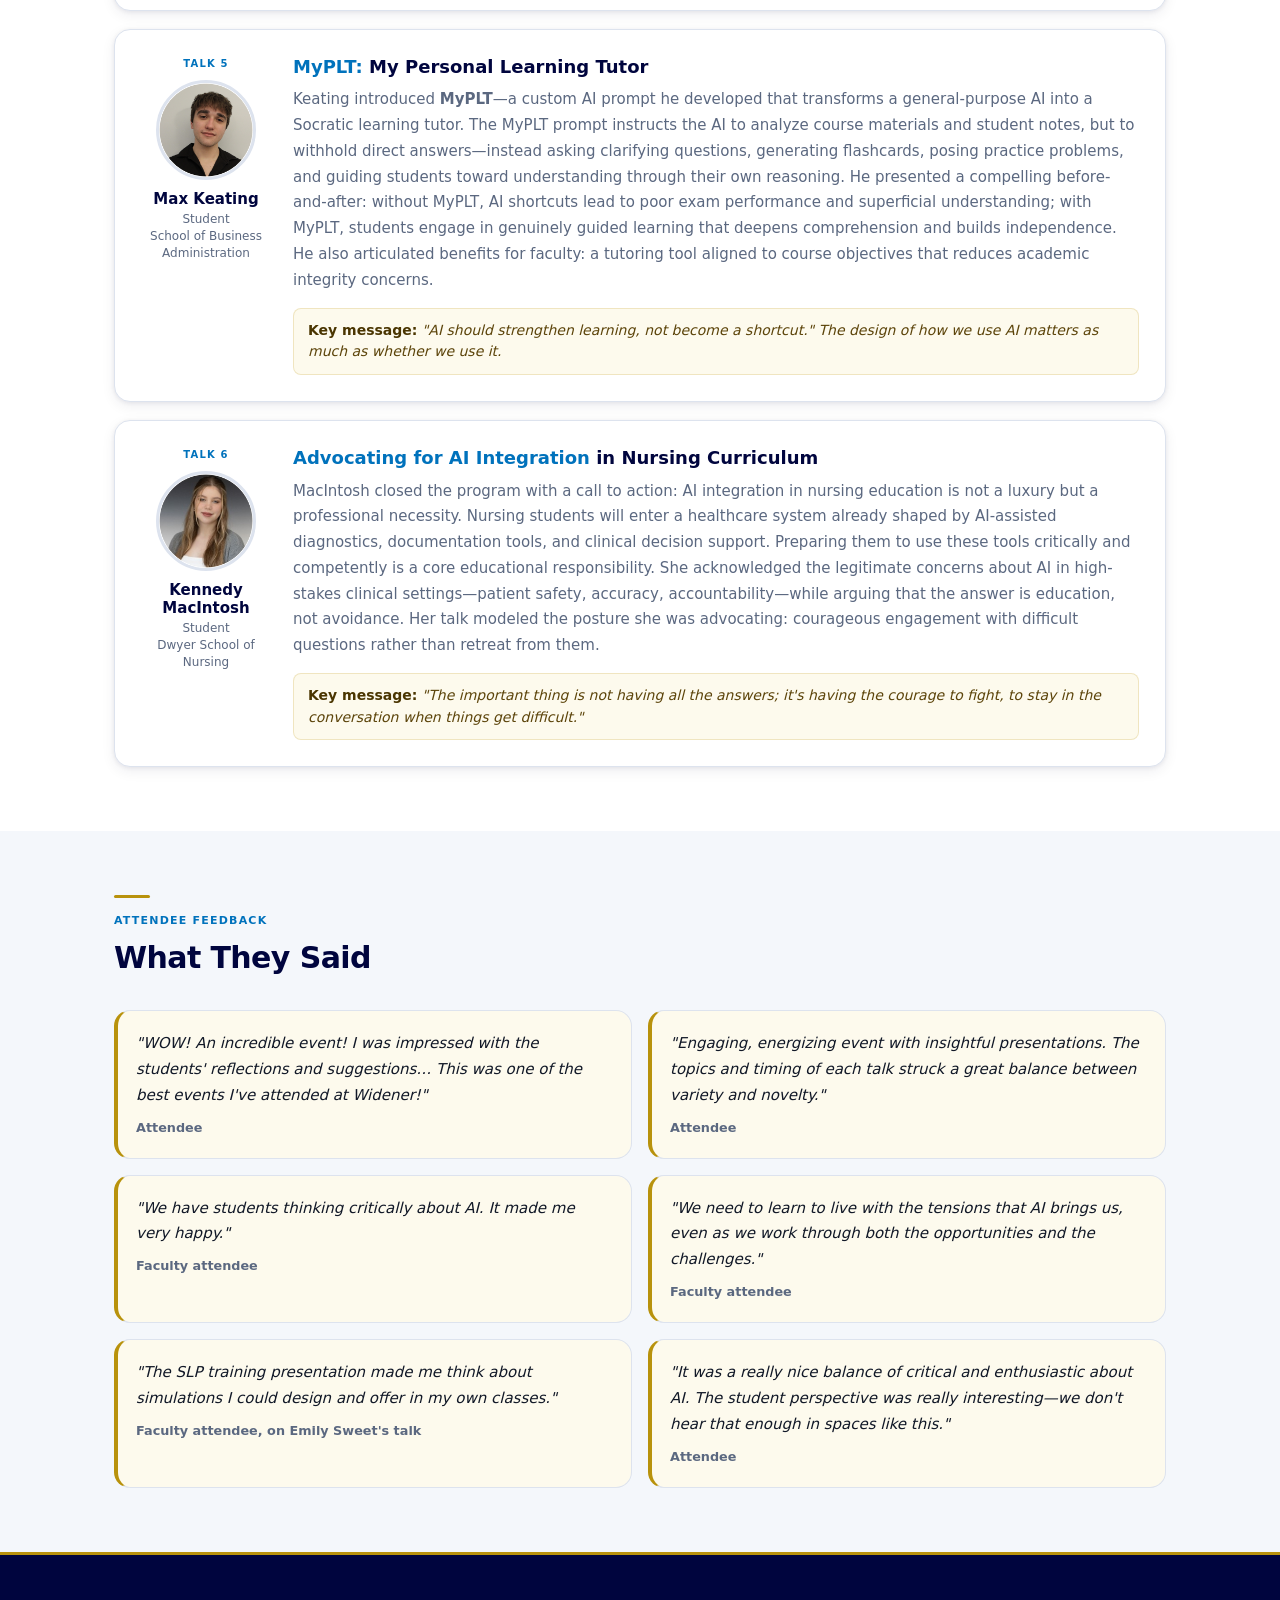
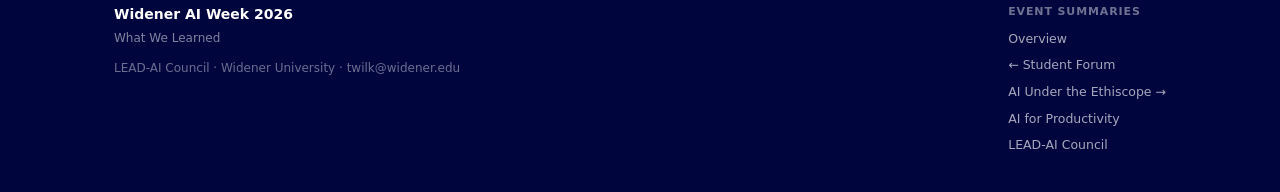
==== commit c80d2bc5: "Fix broken image paths for GitHub Pages deployment Copy logo and event graphics into repo; update al" ====
--- a/ai-sparks.html
+++ b/ai-sparks.html
@@ -11,7 +11,7 @@
 <header class="site-header">
   <div class="wrap header-inner">
     <a class="logo-link" href="index.html">
-      <img src="../images/AIWeek2026Logo.png" alt="Widener AI Week 2026"/>
+      <img src="images/AIWeek2026Logo.png" alt="Widener AI Week 2026"/>
       <div class="logo-text-block">
         <div class="site-title">Widener AI Week 2026</div>
         <div class="site-sub">What We Learned</div>
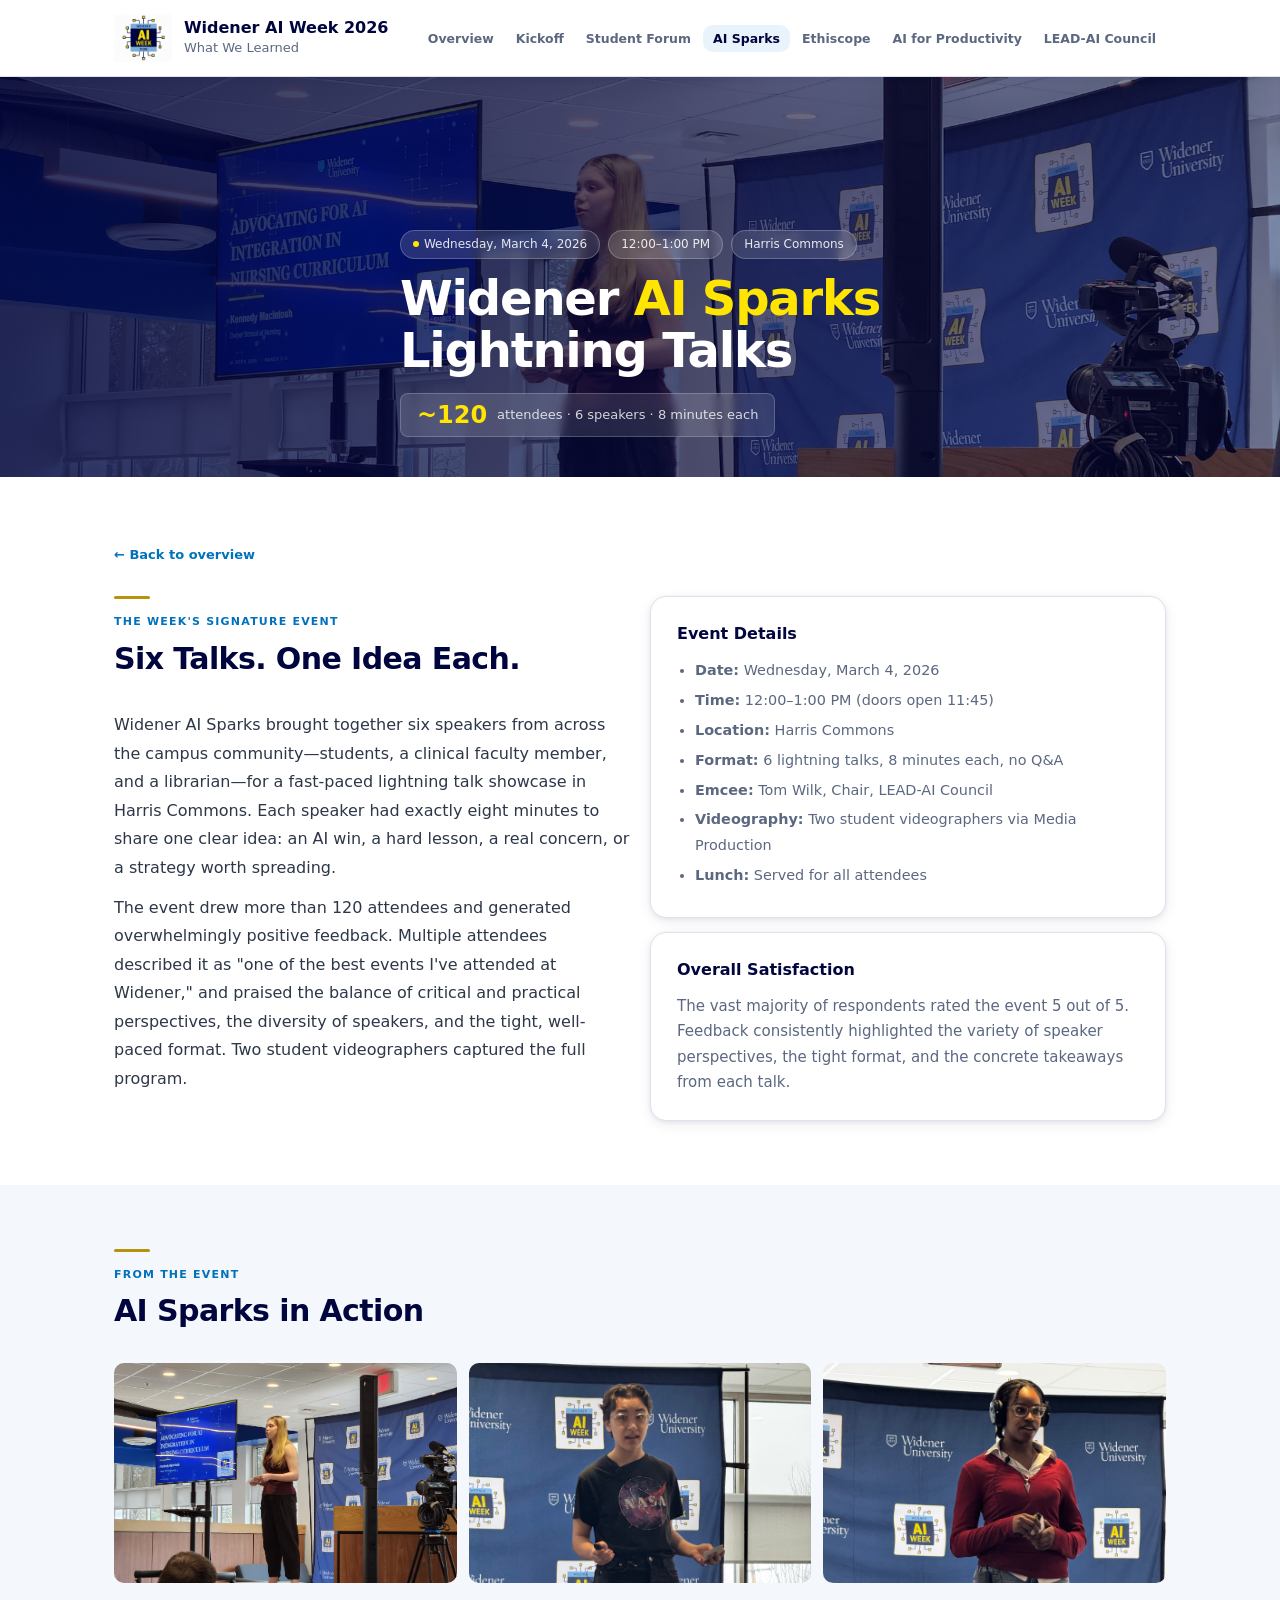
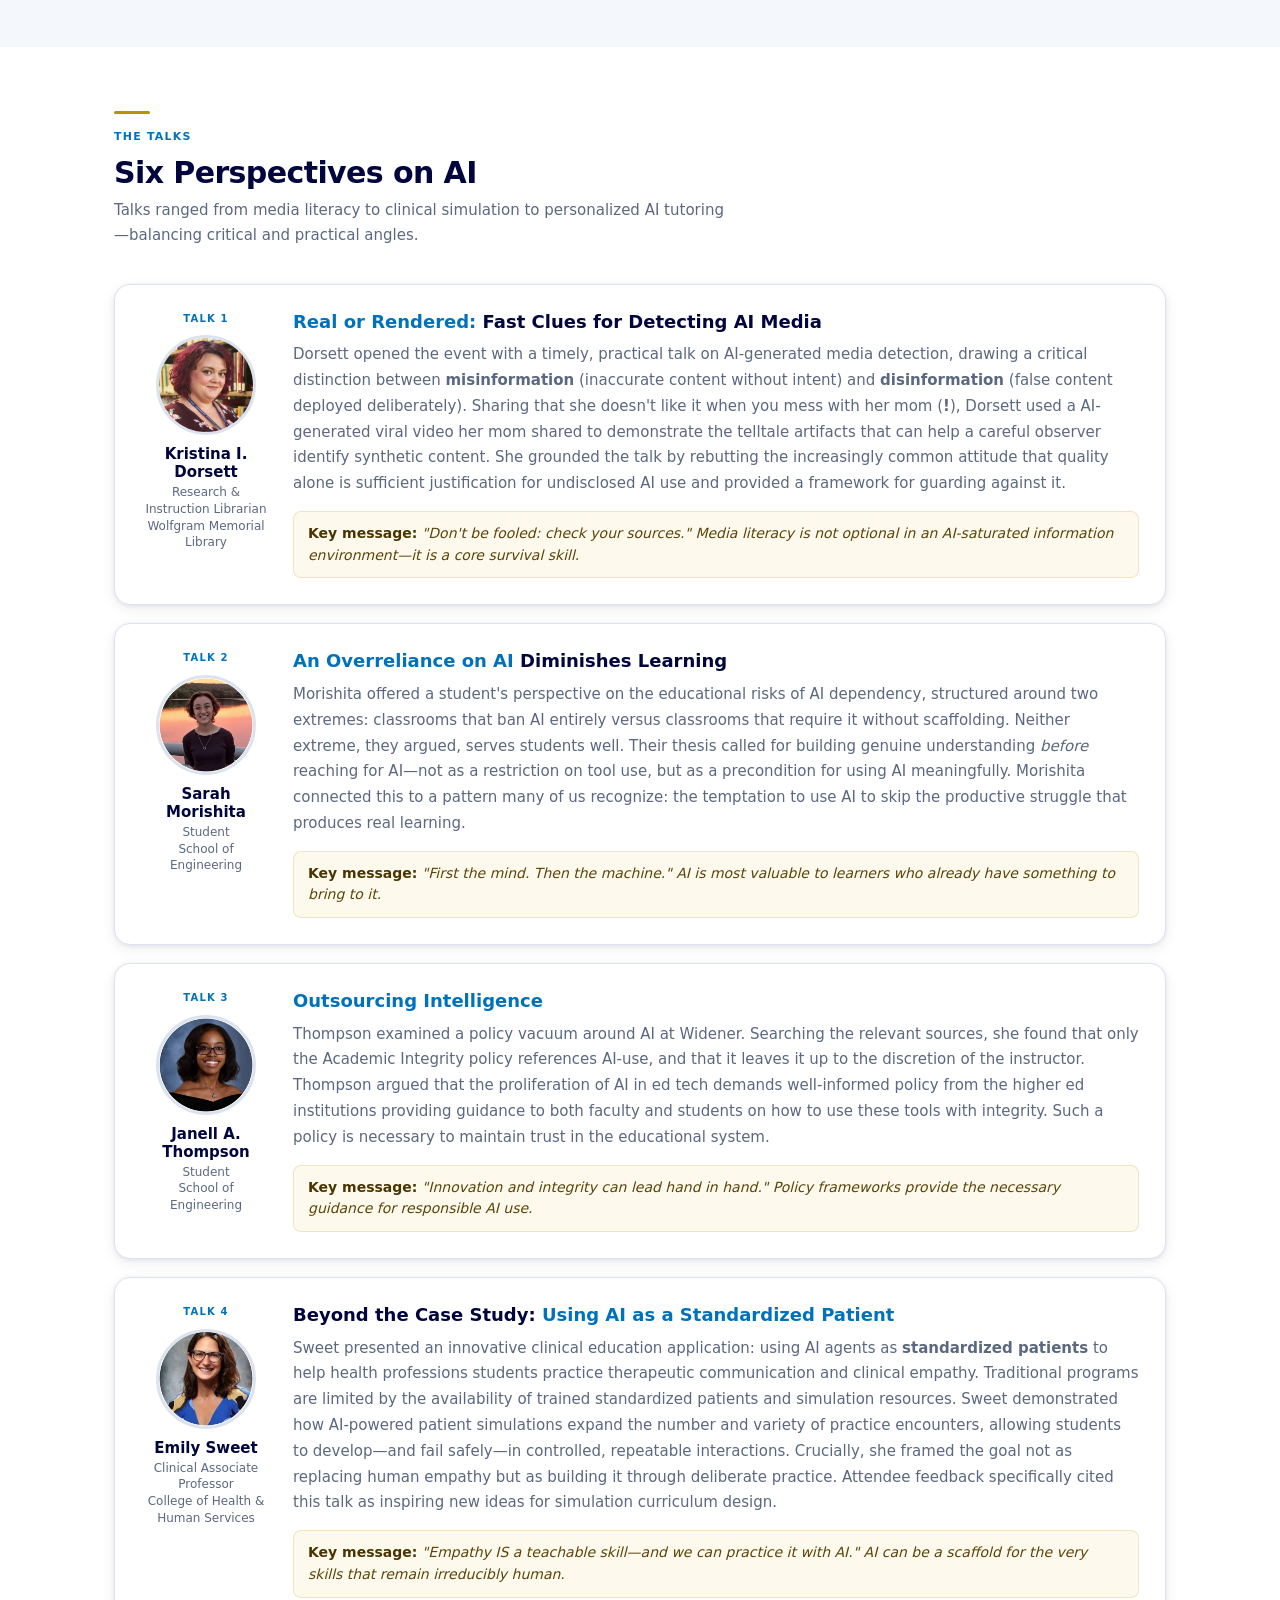
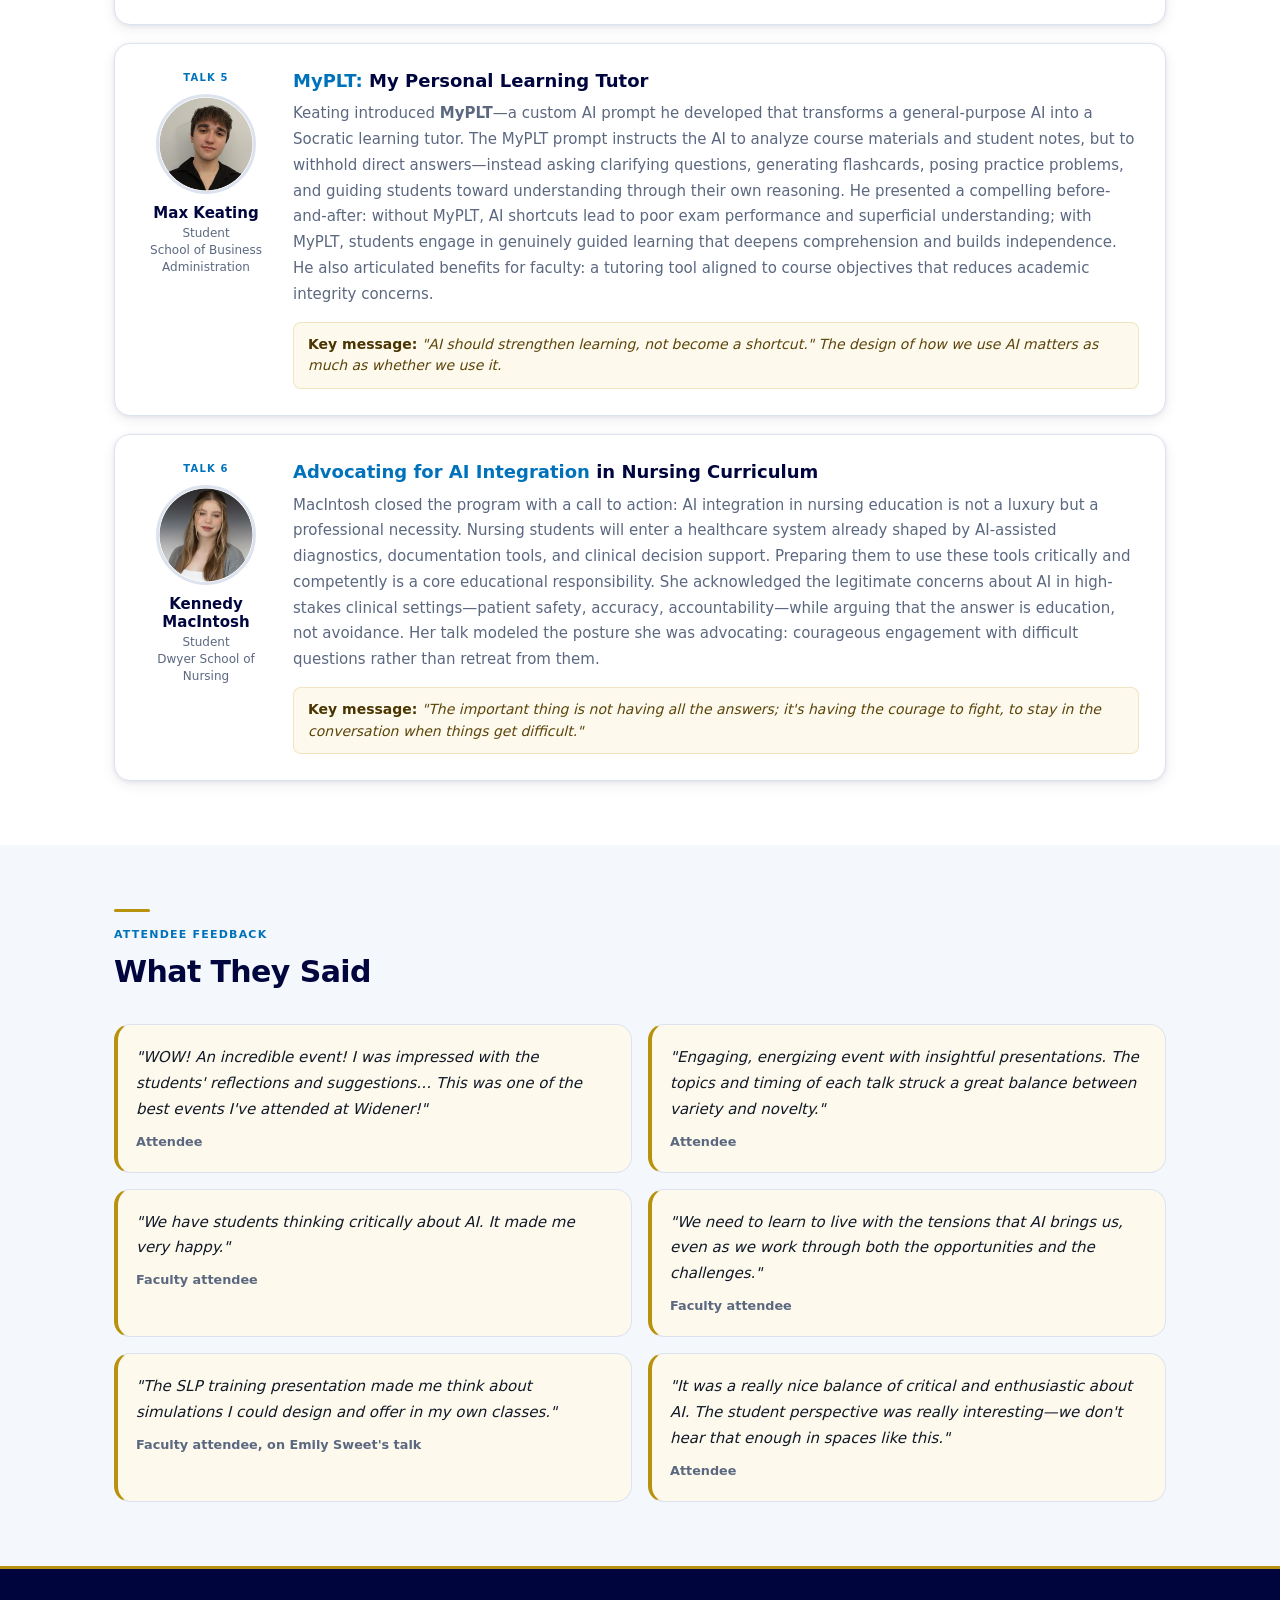
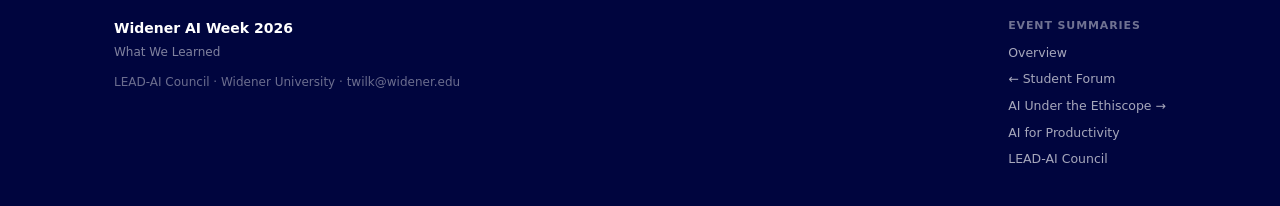
==== commit 6993c162: "Fix broken hamburger menu button Previous sed mangled the button by embedding <nav> inside it and dr" ====
--- a/ai-sparks.html
+++ b/ai-sparks.html
@@ -5,6 +5,7 @@
   <meta name="viewport" content="width=device-width, initial-scale=1.0"/>
   <title>Widener AI Sparks | Widener AI Week 2026</title>
   <link rel="stylesheet" href="style.css"/>
+  <link rel="icon" type="image/png" href="images/AIWeek2026Logo.png"/>
 </head>
 <body>
 
@@ -17,6 +18,7 @@
         <div class="site-sub">What We Learned</div>
       </div>
     </a>
+    <button class="nav-toggle" aria-label="Toggle navigation" onclick="this.closest('.site-header').querySelector('.site-nav').classList.toggle('open')">&#9776;</button>
     <nav class="site-nav">
       <ul>
         <li><a href="index.html">Overview</a></li>
--- a/style.css
+++ b/style.css
@@ -63,12 +63,21 @@
 .header-inner {
   display: flex; align-items: center;
   justify-content: space-between; gap: 20px;
-  height: 62px;
-}
-.logo-link { display: flex; align-items: center; gap: 10px; flex-shrink: 0; }
-.logo-link img { height: 36px; width: auto; }
-.logo-text-block .site-title { font-size: 13px; font-weight: 800; color: var(--navy); line-height: 1.2; }
-.logo-text-block .site-sub { font-size: 11px; color: var(--muted); }
+  height: 76px;
+}
+.logo-link { display: flex; align-items: center; gap: 12px; flex-shrink: 1; min-width: 0; }
+.logo-link img { height: 48px; width: auto; }
+.logo-text-block { min-width: 0; }
+
+.nav-toggle {
+  display: none;
+  background: none; border: 1px solid var(--border); border-radius: var(--radius);
+  cursor: pointer; padding: 6px 10px; color: var(--navy);
+  font-size: 1.25rem; line-height: 1; flex-shrink: 0;
+}
+
+.logo-text-block .site-title { font-size: 16px; font-weight: 800; color: var(--navy); line-height: 1.2; }
+.logo-text-block .site-sub { font-size: 13px; color: var(--muted); }
 
 .site-nav ul { list-style: none; display: flex; gap: 2px; flex-wrap: wrap; }
 .site-nav a {
@@ -99,7 +108,7 @@
   gap: 32px; align-items: center;
   position: relative;
 }
-.index-hero-logo { height: 120px; width: auto; opacity: .92; }
+.index-hero-logo { height: 200px; width: auto; opacity: .92; }
 .hero-eyebrow-label {
   display: inline-block;
   font-size: 11px; font-weight: 700; letter-spacing: .12em;
@@ -409,7 +418,17 @@
   .poster-grid { grid-template-columns: 1fr; }
   .three-col { grid-template-columns: 1fr; }
   .quotes-grid { grid-template-columns: 1fr; }
-  .site-nav { display: none; }
+  .nav-toggle { display: block; }
+  .header-inner { flex-wrap: wrap; height: auto; min-height: 62px; padding: 0 0 0 0; align-items: center; }
+  .site-nav {
+    display: none;
+    width: 100%;
+    border-top: 1px solid var(--border);
+    padding: 8px 0 12px;
+  }
+  .site-nav.open { display: block; }
+  .site-nav ul { flex-direction: column; gap: 0; }
+  .site-nav a { display: block; padding: 10px 16px; font-size: 14px; border-radius: 0; white-space: normal; }
 }
 @media (prefers-reduced-motion: reduce) {
   *, *::before, *::after { transition: none !important; animation: none !important; }
